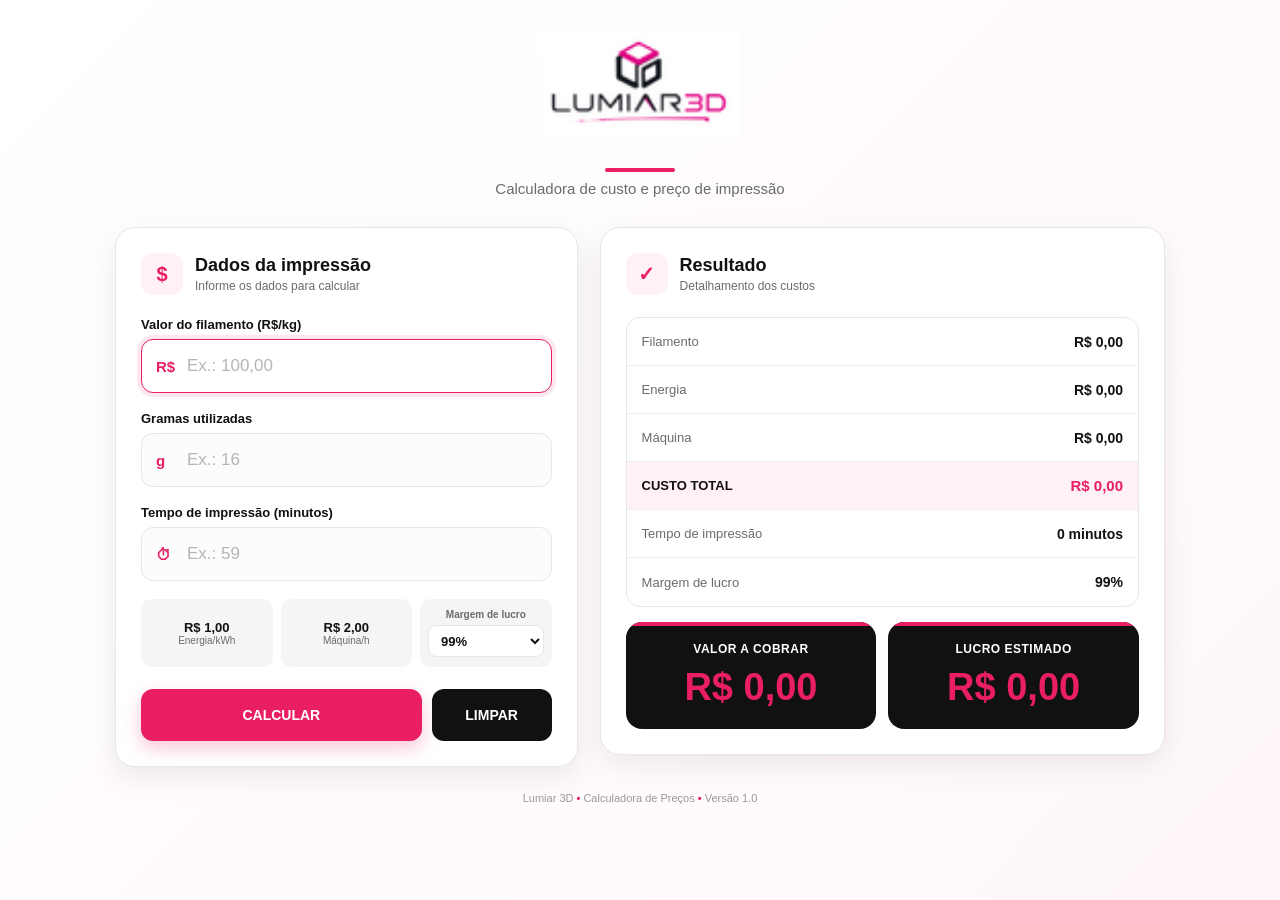
==== index.html @ 4be66afc "Primeiro commit: Adiciona index, css e js" ====
<!DOCTYPE html>
<html lang="pt-BR">

<head>

    <meta charset="UTF-8">

    <meta name="viewport" content="width=device-width, initial-scale=1.0">

    <title>Lumiar 3D - Calculadora</title>

    <link rel="stylesheet" href="css/style.css">

</head>

<body>

    <main class="container">

        <!-- CABEÇALHO -->

        <header class="header">

            <img src="imagens/logo.png" alt="Lumiar 3D" class="logo-imagem">

            <div class="linha-rosa"></div>

            <p>
                Calculadora de custo e preço de impressão
            </p>

        </header>


        <!-- ERRO -->

        <div
            id="mensagemErro"
            class="erro">
        </div>


        <!-- GRID -->

        <div class="grid-principal">


            <!-- DADOS DA IMPRESSÃO -->

            <section class="card">

                <div class="card-header">

                    <div class="icone">
                        $
                    </div>

                    <div>

                        <h2>
                            Dados da impressão
                        </h2>

                        <p>
                            Informe os dados para calcular
                        </p>

                    </div>

                </div>


                <!-- FILAMENTO -->

                <div class="campo">

                    <label for="filamento">
                        Valor do filamento (R$/kg)
                    </label>

                    <div class="input-wrapper">

                        <span class="input-prefix">
                            R$
                        </span>

                        <input
                            type="text"
                            id="filamento"
                            placeholder="Ex.: 100,00"
                            inputmode="decimal"
                            autocomplete="off"
                        >

                    </div>

                </div>


                <!-- GRAMAS -->

                <div class="campo">

                    <label for="gramas">
                        Gramas utilizadas
                    </label>

                    <div class="input-wrapper">

                        <span class="input-prefix">
                            g
                        </span>

                        <input
                            type="text"
                            id="gramas"
                            placeholder="Ex.: 16"
                            inputmode="decimal"
                            autocomplete="off"
                        >

                    </div>

                </div>


                <!-- TEMPO -->

                <div class="campo">

                    <label for="tempo">
                        Tempo de impressão (minutos)
                    </label>

                    <div class="input-wrapper">

                        <span class="input-prefix">
                            ⏱
                        </span>

                        <input
                            type="text"
                            id="tempo"
                            placeholder="Ex.: 59"
                            inputmode="numeric"
                            autocomplete="off"
                        >

                    </div>

                </div>


                <!-- CONFIGURAÇÕES -->

                <div class="configuracoes">


                    <div class="config">

                        <strong>
                            R$ 1,00
                        </strong>

                        <span>
                            Energia/kWh
                        </span>

                    </div>


                    <div class="config">

                        <strong>
                            R$ 2,00
                        </strong>

                        <span>
                            Máquina/h
                        </span>

                    </div>


                    <!-- MARGEM -->

                    <div class="config config-margem">

                        <label for="margemLucro">
                            Margem de lucro
                        </label>

                        <select id="margemLucro">

                            <option value="0.10">
                                10%
                            </option>

                            <option value="0.20">
                                20%
                            </option>

                            <option value="0.30">
                                30%
                            </option>

                            <option value="0.40">
                                40%
                            </option>

                            <option value="0.50">
                                50%
                            </option>

                            <option value="0.60">
                                60%
                            </option>

                            <option value="0.70">
                                70%
                            </option>

                            <option value="0.80">
                                80%
                            </option>

                            <option value="0.90">
                                90%
                            </option>

                            <option value="0.99" selected>
                                99%
                            </option>

                            <option value="1.00">
                                100%
                            </option>

                            <option value="1.20">
                                120%
                            </option>

                            <option value="1.50">
                                150%
                            </option>

                            <option value="2.00">
                                200%
                            </option>

                        </select>

                    </div>

                </div>


                <!-- BOTÕES -->

                <div class="botoes">

                    <button
                        class="btn-calcular"
                        onclick="calcular()">

                        CALCULAR

                    </button>

                    <button
                        class="btn-limpar"
                        onclick="limpar()">

                        LIMPAR

                    </button>

                </div>

            </section>


            <!-- RESULTADO -->

            <section class="card resultado-card">


                <div class="card-header">

                    <div class="icone">
                        ✓
                    </div>

                    <div>

                        <h2>
                            Resultado
                        </h2>

                        <p>
                            Detalhamento dos custos
                        </p>

                    </div>

                </div>


                <div class="resultado-linhas">


                    <div class="linha">

                        <span class="linha-nome">
                            Filamento
                        </span>

                        <span
                            class="linha-valor"
                            id="resultadoFilamento">

                            R$ 0,00

                        </span>

                    </div>


                    <div class="linha">

                        <span class="linha-nome">
                            Energia
                        </span>

                        <span
                            class="linha-valor"
                            id="resultadoEnergia">

                            R$ 0,00

                        </span>

                    </div>


                    <div class="linha">

                        <span class="linha-nome">
                            Máquina
                        </span>

                        <span
                            class="linha-valor"
                            id="resultadoMaquina">

                            R$ 0,00

                        </span>

                    </div>


                    <div class="linha linha-total">

                        <span class="linha-nome">
                            CUSTO TOTAL
                        </span>

                        <span
                            class="linha-valor"
                            id="resultadoTotal">

                            R$ 0,00

                        </span>

                    </div>


                    <div class="linha">

                        <span class="linha-nome">
                            Tempo de impressão
                        </span>

                        <span
                            class="linha-valor"
                            id="resultadoTempo">

                            0 minutos

                        </span>

                    </div>


                    <div class="linha">

                        <span class="linha-nome">
                            Margem de lucro
                        </span>

                        <span
                            class="linha-valor"
                            id="resultadoMargem">

                            99%

                        </span>

                    </div>

                </div>


                <!-- DESTAQUES -->

                <div class="destaques">


                    <div class="destaque">

                        <h3>
                            VALOR A COBRAR
                        </h3>

                        <div
                            class="valor-destaque"
                            id="valorCobrar">

                            R$ 0,00

                        </div>

                    </div>


                    <div class="destaque">

                        <h3>
                            LUCRO ESTIMADO
                        </h3>

                        <div
                            class="valor-destaque"
                            id="lucro">

                            R$ 0,00

                        </div>

                    </div>


                </div>


            </section>

        </div>


        <!-- RODAPÉ -->

        <footer>

            Lumiar 3D
            <strong>•</strong>
            Calculadora de Preços
            <strong>•</strong>
            Versão 1.0

        </footer>

    </main>


    <!-- JAVASCRIPT -->

    <script src="js/calculadora.js"></script>

</body>

</html>
---- css/style.css ----
/* =====================================================
   RESET
===================================================== */

* {
    margin: 0;
    padding: 0;
    box-sizing: border-box;
}

/* =====================================================
   VARIÁVEIS
===================================================== */

:root {
    --rosa: #e91e63;
    --rosa-escuro: #c2185b;
    --rosa-claro: #fff1f6;
    --preto: #111111;
    --preto-2: #1d1d1d;
    --branco: #ffffff;
    --cinza: #6b6b6b;
    --cinza-claro: #f5f5f5;
    --borda: #e7e7e7;
    --sombra: 0 10px 30px rgba(0, 0, 0, 0.08);
}

/* =====================================================
   BODY
===================================================== */

body {
    font-family: Inter, Arial, Helvetica, sans-serif;
    background: linear-gradient(135deg, #ffffff 0%, #fff7fa 100%);
    color: var(--preto);
    min-height: 100vh;
}

/* =====================================================
   CONTAINER
===================================================== */

.container {
    width: 100%;
    max-width: 1100px;
    margin: auto;
    padding: 30px 25px 40px;
}

/* =====================================================
   CABEÇALHO
===================================================== */

.header {
    text-align: center;
    margin-bottom: 30px;
}

/* NOVA CLASSE PARA A IMAGEM DA LOGO */
.logo-imagem {
    width: 200px; /* Tamanho da logo aumentado */
    max-width: 100%;
    height: auto;
    margin-bottom: 12px;
    
    /* Remova as barras (/* e */) da linha abaixo se quiser um efeito de sombra rosada na sua logo */
    /* filter: drop-shadow(0 8px 20px rgba(233, 30, 99, 0.15)); */
}

.header h1 {
    font-size: clamp(28px, 5vw, 42px);
    font-weight: 900;
    letter-spacing: -1px;
}

.header h1 span {
    color: var(--rosa);
}

.header p {
    color: var(--cinza);
    margin-top: 8px;
    font-size: 15px;
}

.linha-rosa {
    width: 70px;
    height: 4px;
    background: var(--rosa);
    border-radius: 20px;
    margin: 15px auto 0;
}

/* =====================================================
   GRID
===================================================== */

.grid-principal {
    display: grid;
    grid-template-columns: minmax(300px, 0.9fr) minmax(350px, 1.1fr);
    gap: 22px;
    align-items: start;
}

/* =====================================================
   CARD
===================================================== */

.card {
    background: var(--branco);
    border: 1px solid var(--borda);
    border-radius: 20px;
    box-shadow: var(--sombra);
    padding: 25px;
}

/* =====================================================
   CABEÇALHO CARD
===================================================== */

.card-header {
    display: flex;
    align-items: center;
    gap: 12px;
    margin-bottom: 22px;
}

.icone {
    width: 42px;
    height: 42px;
    border-radius: 12px;
    background: var(--rosa-claro);
    color: var(--rosa);
    display: flex;
    align-items: center;
    justify-content: center;
    font-size: 20px;
    font-weight: bold;
    flex-shrink: 0;
}

.card-header h2 {
    font-size: 18px;
}

.card-header p {
    color: var(--cinza);
    font-size: 12px;
    margin-top: 3px;
}

/* =====================================================
   CAMPOS
===================================================== */

.campo {
    margin-bottom: 18px;
}

.campo label {
    display: block;
    font-size: 13px;
    font-weight: 700;
    margin-bottom: 7px;
}

.input-wrapper {
    position: relative;
}

.input-prefix {
    position: absolute;
    left: 15px;
    top: 50%;
    transform: translateY(-50%);
    color: var(--rosa);
    font-weight: bold;
    font-size: 15px;
    pointer-events: none;
}

.campo input {
    width: 100%;
    height: 54px;
    border: 1px solid var(--borda);
    border-radius: 12px;
    padding: 0 15px 0 45px;
    font-size: 17px;
    color: var(--preto);
    background: #fcfcfc;
    outline: none;
    transition: 0.2s ease;
}

.campo input:focus {
    border-color: var(--rosa);
    background: var(--branco);
    box-shadow: 0 0 0 4px rgba(233, 30, 99, 0.10);
}

.campo input::placeholder {
    color: #b5b5b5;
}

/* =====================================================
   CONFIGURAÇÕES
===================================================== */

.configuracoes {
    display: grid;
    grid-template-columns: repeat(3, 1fr);
    gap: 8px;
    margin-top: 8px;
}

.config {
    background: var(--cinza-claro);
    border-radius: 10px;
    padding: 10px 8px;
    text-align: center;
    min-height: 64px;
    display: flex;
    flex-direction: column;
    align-items: center;
    justify-content: center;
}

.config strong {
    font-size: 13px;
}

.config span {
    font-size: 10px;
    color: var(--cinza);
}

/* =====================================================
   MARGEM
===================================================== */

.config-margem {
    gap: 5px;
}

.config-margem label {
    font-size: 10px;
    color: var(--cinza);
    font-weight: 600;
}

.config-margem select {
    width: 100%;
    height: 32px;
    border: 1px solid var(--borda);
    border-radius: 8px;
    padding: 0 8px;
    background: var(--branco);
    color: var(--preto);
    font-size: 13px;
    font-weight: 800;
    outline: none;
    cursor: pointer;
}

.config-margem select:focus {
    border-color: var(--rosa);
    box-shadow: 0 0 0 3px rgba(233, 30, 99, 0.10);
}

/* =====================================================
   BOTÕES
===================================================== */

.botoes {
    display: grid;
    grid-template-columns: 1fr 120px;
    gap: 10px;
    margin-top: 22px;
}

button {
    height: 52px;
    border: none;
    border-radius: 12px;
    font-size: 14px;
    font-weight: 800;
    cursor: pointer;
    transition: 0.2s ease;
}

.btn-calcular {
    background: var(--rosa);
    color: var(--branco);
    box-shadow: 0 7px 18px rgba(233, 30, 99, 0.25);
}

.btn-calcular:hover {
    background: var(--rosa-escuro);
    transform: translateY(-2px);
}

.btn-limpar {
    background: var(--preto);
    color: var(--branco);
}

.btn-limpar:hover {
    background: #333333;
    transform: translateY(-2px);
}

/* =====================================================
   ERRO
===================================================== */

.erro {
    display: none;
    background: #fff1f6;
    color: var(--rosa-escuro);
    border: 1px solid #f5bfd2;
    border-radius: 10px;
    padding: 12px;
    margin-bottom: 15px;
    font-size: 13px;
    font-weight: 600;
    text-align: center;
}

/* =====================================================
   RESULTADO
===================================================== */

.resultado-linhas {
    border: 1px solid var(--borda);
    border-radius: 14px;
    overflow: hidden;
}

.linha {
    display: flex;
    justify-content: space-between;
    align-items: center;
    min-height: 48px;
    padding: 10px 15px;
    border-bottom: 1px solid #eeeeee;
}

.linha:last-child {
    border-bottom: none;
}

.linha-nome {
    color: var(--cinza);
    font-size: 13px;
}

.linha-valor {
    color: var(--preto);
    font-size: 14px;
    font-weight: 800;
}

.linha-total {
    background: var(--rosa-claro);
}

.linha-total .linha-nome {
    color: var(--preto);
    font-weight: 800;
}

.linha-total .linha-valor {
    color: var(--rosa);
    font-size: 15px;
}

/* =====================================================
   DESTAQUES
===================================================== */

.destaques {
    display: grid;
    grid-template-columns: 1fr 1fr;
    gap: 12px;
    margin-top: 15px;
}

.destaque {
    background: var(--preto);
    border-radius: 16px;
    padding: 20px 12px;
    text-align: center;
    position: relative;
    overflow: hidden;
}

.destaque::before {
    content: "";
    position: absolute;
    top: 0;
    left: 0;
    right: 0;
    height: 4px;
    background: var(--rosa);
}

.destaque h3 {
    color: #ffffff;
    font-size: 12px;
    letter-spacing: 0.5px;
    margin-bottom: 10px;
}

.valor-destaque {
    color: var(--rosa);
    font-size: clamp(25px, 4vw, 38px);
    font-weight: 900;
    word-break: break-word;
}

/* =====================================================
   RODAPÉ
===================================================== */

footer {
    text-align: center;
    color: #999999;
    font-size: 11px;
    margin-top: 25px;
}

footer strong {
    color: var(--rosa);
}

/* =====================================================
   TABLET
===================================================== */

@media (max-width: 850px) {
    .grid-principal {
        grid-template-columns: 1fr;
    }
    .container {
        max-width: 650px;
    }
}

/* =====================================================
   CELULAR
===================================================== */

@media (max-width: 550px) {
    .container {
        padding: 20px 14px 30px;
    }

    .header {
        margin-bottom: 22px;
    }

    /* AJUSTE DO TAMANHO DA LOGO NO CELULAR */
    .logo-imagem {
        width: 180px; 
    }

    .card {
        padding: 18px;
        border-radius: 16px;
    }

    .configuracoes {
        grid-template-columns: 1fr;
    }

    .config {
        flex-direction: row;
        justify-content: space-between;
        align-items: center;
        padding: 10px 12px;
        min-height: 48px;
    }

    .config-margem {
        display: grid;
        grid-template-columns: 1fr 120px;
        gap: 10px;
    }

    .config-margem select {
        height: 36px;
    }

    .botoes {
        grid-template-columns: 1fr;
    }

    .destaques {
        grid-template-columns: 1fr;
    }

    .linha {
        padding: 10px 12px;
    }
}

/* =====================================================
   CELULAR PEQUENO
===================================================== */

@media (max-width: 350px) {
    .container {
        padding: 15px 10px 25px;
    }

    .card {
        padding: 15px;
    }

    .campo input {
        height: 50px;
        font-size: 16px;
    }

    .linha-nome,
    .linha-valor {
        font-size: 12px;
    }

    .config-margem {
        grid-template-columns: 1fr 100px;
    }
}
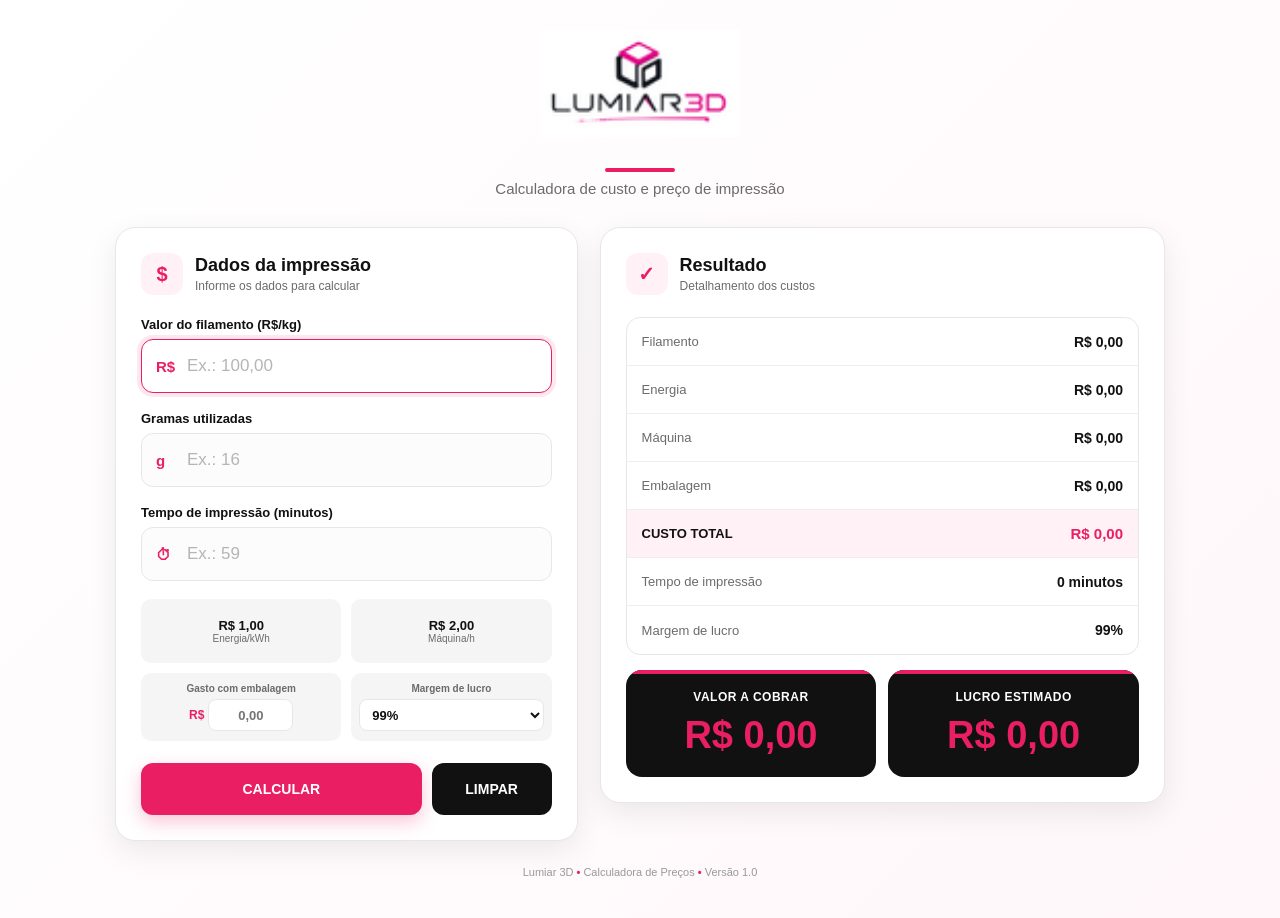
==== commit 67a64b43: "Inserindo o campo embalagens no projeto" ====
--- a/index.html
+++ b/index.html
@@ -11,6 +11,8 @@
 
     <link rel="stylesheet" href="css/style.css">
 
+    <link rel="icon" type="image/x-icon" href="logo.ico">
+
 </head>
 
 <body>
@@ -21,7 +23,11 @@
 
         <header class="header">
 
-            <img src="imagens/logo.png" alt="Lumiar 3D" class="logo-imagem">
+            <img
+                src="imagens/logo.png"
+                alt="Lumiar 3D"
+                class="logo-imagem"
+            >
 
             <div class="linha-rosa"></div>
 
@@ -156,6 +162,8 @@
                 <div class="configuracoes">
 
 
+                    <!-- ENERGIA -->
+
                     <div class="config">
 
                         <strong>
@@ -169,6 +177,8 @@
                     </div>
 
 
+                    <!-- MÁQUINA -->
+
                     <div class="config">
 
                         <strong>
@@ -182,6 +192,33 @@
                     </div>
 
 
+                    <!-- EMBALAGEM -->
+
+                    <div class="config config-embalagem">
+
+                        <label for="embalagem">
+                            Gasto com embalagem
+                        </label>
+
+                        <div class="input-embalagem">
+
+                            <span>
+                                R$
+                            </span>
+
+                            <input
+                                type="text"
+                                id="embalagem"
+                                placeholder="0,00"
+                                inputmode="decimal"
+                                autocomplete="off"
+                            >
+
+                        </div>
+
+                    </div>
+
+
                     <!-- MARGEM -->
 
                     <div class="config config-margem">
@@ -309,6 +346,8 @@
                 <div class="resultado-linhas">
 
 
+                    <!-- FILAMENTO -->
+
                     <div class="linha">
 
                         <span class="linha-nome">
@@ -326,6 +365,8 @@
                     </div>
 
 
+                    <!-- ENERGIA -->
+
                     <div class="linha">
 
                         <span class="linha-nome">
@@ -343,6 +384,8 @@
                     </div>
 
 
+                    <!-- MÁQUINA -->
+
                     <div class="linha">
 
                         <span class="linha-nome">
@@ -360,6 +403,27 @@
                     </div>
 
 
+                    <!-- EMBALAGEM -->
+
+                    <div class="linha">
+
+                        <span class="linha-nome">
+                            Embalagem
+                        </span>
+
+                        <span
+                            class="linha-valor"
+                            id="resultadoEmbalagem">
+
+                            R$ 0,00
+
+                        </span>
+
+                    </div>
+
+
+                    <!-- CUSTO TOTAL -->
+
                     <div class="linha linha-total">
 
                         <span class="linha-nome">
@@ -377,6 +441,8 @@
                     </div>
 
 
+                    <!-- TEMPO -->
+
                     <div class="linha">
 
                         <span class="linha-nome">
@@ -394,6 +460,8 @@
                     </div>
 
 
+                    <!-- MARGEM -->
+
                     <div class="linha">
 
                         <span class="linha-nome">
@@ -417,6 +485,8 @@
 
                 <div class="destaques">
 
+
+                    <!-- VALOR A COBRAR -->
 
                     <div class="destaque">
 
@@ -435,6 +505,8 @@
                     </div>
 
 
+                    <!-- LUCRO -->
+
                     <div class="destaque">
 
                         <h3>
@@ -465,9 +537,17 @@
         <footer>
 
             Lumiar 3D
-            <strong>•</strong>
+
+            <strong>
+                •
+            </strong>
+
             Calculadora de Preços
-            <strong>•</strong>
+
+            <strong>
+                •
+            </strong>
+
             Versão 1.0
 
         </footer>
--- a/css/style.css
+++ b/css/style.css
@@ -8,526 +8,1173 @@
     box-sizing: border-box;
 }
 
+
 /* =====================================================
    VARIÁVEIS
 ===================================================== */
 
 :root {
+
     --rosa: #e91e63;
+
     --rosa-escuro: #c2185b;
+
     --rosa-claro: #fff1f6;
+
     --preto: #111111;
+
     --preto-2: #1d1d1d;
+
     --branco: #ffffff;
+
     --cinza: #6b6b6b;
+
     --cinza-claro: #f5f5f5;
+
     --borda: #e7e7e7;
-    --sombra: 0 10px 30px rgba(0, 0, 0, 0.08);
-}
+
+    --sombra:
+        0 10px 30px rgba(0, 0, 0, 0.08);
+
+}
+
 
 /* =====================================================
    BODY
 ===================================================== */
 
 body {
-    font-family: Inter, Arial, Helvetica, sans-serif;
-    background: linear-gradient(135deg, #ffffff 0%, #fff7fa 100%);
+
+    font-family:
+        Inter,
+        Arial,
+        Helvetica,
+        sans-serif;
+
+    background:
+        linear-gradient(
+            135deg,
+            #ffffff 0%,
+            #fff7fa 100%
+        );
+
     color: var(--preto);
+
     min-height: 100vh;
-}
+
+}
+
 
 /* =====================================================
    CONTAINER
 ===================================================== */
 
 .container {
+
     width: 100%;
+
     max-width: 1100px;
+
     margin: auto;
-    padding: 30px 25px 40px;
-}
+
+    padding:
+        30px
+        25px
+        40px;
+
+}
+
 
 /* =====================================================
    CABEÇALHO
 ===================================================== */
 
 .header {
+
     text-align: center;
+
     margin-bottom: 30px;
-}
-
-/* NOVA CLASSE PARA A IMAGEM DA LOGO */
+
+}
+
+
+/* =====================================================
+   LOGO
+===================================================== */
+
 .logo-imagem {
-    width: 200px; /* Tamanho da logo aumentado */
+
+    width: 200px;
+
     max-width: 100%;
+
     height: auto;
+
     margin-bottom: 12px;
-    
-    /* Remova as barras (/* e */) da linha abaixo se quiser um efeito de sombra rosada na sua logo */
-    /* filter: drop-shadow(0 8px 20px rgba(233, 30, 99, 0.15)); */
-}
+
+}
+
+
+/* =====================================================
+   TÍTULO
+===================================================== */
 
 .header h1 {
-    font-size: clamp(28px, 5vw, 42px);
+
+    font-size:
+        clamp(
+            28px,
+            5vw,
+            42px
+        );
+
     font-weight: 900;
+
     letter-spacing: -1px;
-}
+
+}
+
 
 .header h1 span {
+
     color: var(--rosa);
-}
+
+}
+
+
+/* =====================================================
+   DESCRIÇÃO
+===================================================== */
 
 .header p {
+
     color: var(--cinza);
+
     margin-top: 8px;
+
     font-size: 15px;
-}
+
+}
+
+
+/* =====================================================
+   LINHA ROSA
+===================================================== */
 
 .linha-rosa {
+
     width: 70px;
+
     height: 4px;
-    background: var(--rosa);
+
+    background:
+        var(--rosa);
+
     border-radius: 20px;
-    margin: 15px auto 0;
-}
+
+    margin:
+        15px
+        auto
+        0;
+
+}
+
 
 /* =====================================================
    GRID
 ===================================================== */
 
 .grid-principal {
+
     display: grid;
-    grid-template-columns: minmax(300px, 0.9fr) minmax(350px, 1.1fr);
+
+    grid-template-columns:
+        minmax(300px, 0.9fr)
+        minmax(350px, 1.1fr);
+
     gap: 22px;
+
     align-items: start;
-}
+
+}
+
 
 /* =====================================================
    CARD
 ===================================================== */
 
 .card {
-    background: var(--branco);
-    border: 1px solid var(--borda);
+
+    background:
+        var(--branco);
+
+    border:
+        1px solid
+        var(--borda);
+
     border-radius: 20px;
-    box-shadow: var(--sombra);
+
+    box-shadow:
+        var(--sombra);
+
     padding: 25px;
-}
-
-/* =====================================================
-   CABEÇALHO CARD
+
+}
+
+
+/* =====================================================
+   CABEÇALHO DO CARD
 ===================================================== */
 
 .card-header {
+
     display: flex;
+
     align-items: center;
+
     gap: 12px;
+
     margin-bottom: 22px;
-}
+
+}
+
 
 .icone {
+
     width: 42px;
+
     height: 42px;
+
     border-radius: 12px;
-    background: var(--rosa-claro);
-    color: var(--rosa);
+
+    background:
+        var(--rosa-claro);
+
+    color:
+        var(--rosa);
+
     display: flex;
+
     align-items: center;
+
     justify-content: center;
+
     font-size: 20px;
+
     font-weight: bold;
+
     flex-shrink: 0;
-}
+
+}
+
 
 .card-header h2 {
+
     font-size: 18px;
-}
+
+}
+
 
 .card-header p {
-    color: var(--cinza);
+
+    color:
+        var(--cinza);
+
     font-size: 12px;
+
     margin-top: 3px;
-}
+
+}
+
 
 /* =====================================================
    CAMPOS
 ===================================================== */
 
 .campo {
+
     margin-bottom: 18px;
-}
+
+}
+
 
 .campo label {
+
     display: block;
+
     font-size: 13px;
+
     font-weight: 700;
+
     margin-bottom: 7px;
-}
+
+}
+
 
 .input-wrapper {
+
     position: relative;
-}
+
+}
+
 
 .input-prefix {
+
     position: absolute;
+
     left: 15px;
+
     top: 50%;
-    transform: translateY(-50%);
-    color: var(--rosa);
+
+    transform:
+        translateY(-50%);
+
+    color:
+        var(--rosa);
+
     font-weight: bold;
+
     font-size: 15px;
+
     pointer-events: none;
-}
+
+}
+
 
 .campo input {
+
     width: 100%;
+
     height: 54px;
-    border: 1px solid var(--borda);
+
+    border:
+        1px solid
+        var(--borda);
+
     border-radius: 12px;
-    padding: 0 15px 0 45px;
+
+    padding:
+        0
+        15px
+        0
+        45px;
+
     font-size: 17px;
-    color: var(--preto);
-    background: #fcfcfc;
+
+    color:
+        var(--preto);
+
+    background:
+        #fcfcfc;
+
     outline: none;
-    transition: 0.2s ease;
-}
+
+    transition:
+        0.2s ease;
+
+}
+
 
 .campo input:focus {
-    border-color: var(--rosa);
-    background: var(--branco);
-    box-shadow: 0 0 0 4px rgba(233, 30, 99, 0.10);
-}
+
+    border-color:
+        var(--rosa);
+
+    background:
+        var(--branco);
+
+    box-shadow:
+        0 0 0 4px
+        rgba(233, 30, 99, 0.10);
+
+}
+
 
 .campo input::placeholder {
-    color: #b5b5b5;
-}
+
+    color:
+        #b5b5b5;
+
+}
+
 
 /* =====================================================
    CONFIGURAÇÕES
 ===================================================== */
 
 .configuracoes {
+
     display: grid;
-    grid-template-columns: repeat(3, 1fr);
-    gap: 8px;
+
+    grid-template-columns:
+        repeat(2, 1fr);
+
+    gap: 10px;
+
     margin-top: 8px;
-}
+
+}
+
+
+/* =====================================================
+   CONFIGURAÇÃO
+===================================================== */
 
 .config {
-    background: var(--cinza-claro);
+
+    background:
+        var(--cinza-claro);
+
     border-radius: 10px;
-    padding: 10px 8px;
+
+    padding:
+        10px 8px;
+
     text-align: center;
+
     min-height: 64px;
+
     display: flex;
+
     flex-direction: column;
+
     align-items: center;
+
     justify-content: center;
-}
+
+}
+
 
 .config strong {
+
     font-size: 13px;
-}
+
+}
+
 
 .config span {
+
     font-size: 10px;
-    color: var(--cinza);
-}
+
+    color:
+        var(--cinza);
+
+}
+
+
+/* =====================================================
+   EMBALAGEM
+===================================================== */
+
+.config-embalagem {
+
+    gap: 5px;
+
+}
+
+
+.config-embalagem label {
+
+    font-size: 10px;
+
+    color:
+        var(--cinza);
+
+    font-weight: 600;
+
+}
+
+
+.input-embalagem {
+
+    display: flex;
+
+    align-items: center;
+
+    justify-content: center;
+
+    gap: 4px;
+
+    width: 100%;
+
+}
+
+
+.input-embalagem span {
+
+    color:
+        var(--rosa);
+
+    font-size: 12px;
+
+    font-weight: 800;
+
+}
+
+
+.input-embalagem input {
+
+    width: 85px;
+
+    height: 32px;
+
+    border:
+        1px solid
+        var(--borda);
+
+    border-radius: 8px;
+
+    padding:
+        0 7px;
+
+    background:
+        var(--branco);
+
+    color:
+        var(--preto);
+
+    font-size: 13px;
+
+    font-weight: 700;
+
+    text-align: center;
+
+    outline: none;
+
+}
+
+
+.input-embalagem input:focus {
+
+    border-color:
+        var(--rosa);
+
+    box-shadow:
+        0 0 0 3px
+        rgba(233, 30, 99, 0.10);
+
+}
+
 
 /* =====================================================
    MARGEM
 ===================================================== */
 
 .config-margem {
+
     gap: 5px;
-}
+
+}
+
 
 .config-margem label {
+
     font-size: 10px;
-    color: var(--cinza);
+
+    color:
+        var(--cinza);
+
     font-weight: 600;
-}
+
+}
+
 
 .config-margem select {
+
     width: 100%;
+
     height: 32px;
-    border: 1px solid var(--borda);
+
+    border:
+        1px solid
+        var(--borda);
+
     border-radius: 8px;
-    padding: 0 8px;
-    background: var(--branco);
-    color: var(--preto);
+
+    padding:
+        0 8px;
+
+    background:
+        var(--branco);
+
+    color:
+        var(--preto);
+
     font-size: 13px;
+
     font-weight: 800;
+
     outline: none;
+
     cursor: pointer;
-}
+
+}
+
 
 .config-margem select:focus {
-    border-color: var(--rosa);
-    box-shadow: 0 0 0 3px rgba(233, 30, 99, 0.10);
-}
+
+    border-color:
+        var(--rosa);
+
+    box-shadow:
+        0 0 0 3px
+        rgba(233, 30, 99, 0.10);
+
+}
+
 
 /* =====================================================
    BOTÕES
 ===================================================== */
 
 .botoes {
+
     display: grid;
-    grid-template-columns: 1fr 120px;
+
+    grid-template-columns:
+        1fr
+        120px;
+
     gap: 10px;
+
     margin-top: 22px;
-}
+
+}
+
 
 button {
+
     height: 52px;
+
     border: none;
+
     border-radius: 12px;
+
     font-size: 14px;
+
     font-weight: 800;
+
     cursor: pointer;
-    transition: 0.2s ease;
-}
+
+    transition:
+        0.2s ease;
+
+}
+
 
 .btn-calcular {
-    background: var(--rosa);
-    color: var(--branco);
-    box-shadow: 0 7px 18px rgba(233, 30, 99, 0.25);
-}
+
+    background:
+        var(--rosa);
+
+    color:
+        var(--branco);
+
+    box-shadow:
+        0 7px 18px
+        rgba(233, 30, 99, 0.25);
+
+}
+
 
 .btn-calcular:hover {
-    background: var(--rosa-escuro);
-    transform: translateY(-2px);
-}
+
+    background:
+        var(--rosa-escuro);
+
+    transform:
+        translateY(-2px);
+
+}
+
 
 .btn-limpar {
-    background: var(--preto);
-    color: var(--branco);
-}
+
+    background:
+        var(--preto);
+
+    color:
+        var(--branco);
+
+}
+
 
 .btn-limpar:hover {
-    background: #333333;
-    transform: translateY(-2px);
-}
+
+    background:
+        #333333;
+
+    transform:
+        translateY(-2px);
+
+}
+
 
 /* =====================================================
    ERRO
 ===================================================== */
 
 .erro {
+
     display: none;
-    background: #fff1f6;
-    color: var(--rosa-escuro);
-    border: 1px solid #f5bfd2;
+
+    background:
+        #fff1f6;
+
+    color:
+        var(--rosa-escuro);
+
+    border:
+        1px solid
+        #f5bfd2;
+
     border-radius: 10px;
+
     padding: 12px;
+
     margin-bottom: 15px;
+
     font-size: 13px;
+
     font-weight: 600;
+
     text-align: center;
-}
+
+}
+
 
 /* =====================================================
    RESULTADO
 ===================================================== */
 
 .resultado-linhas {
-    border: 1px solid var(--borda);
+
+    border:
+        1px solid
+        var(--borda);
+
     border-radius: 14px;
+
     overflow: hidden;
-}
+
+}
+
 
 .linha {
+
     display: flex;
+
     justify-content: space-between;
+
     align-items: center;
+
     min-height: 48px;
-    padding: 10px 15px;
-    border-bottom: 1px solid #eeeeee;
-}
+
+    padding:
+        10px 15px;
+
+    border-bottom:
+        1px solid
+        #eeeeee;
+
+}
+
 
 .linha:last-child {
+
     border-bottom: none;
-}
+
+}
+
 
 .linha-nome {
-    color: var(--cinza);
+
+    color:
+        var(--cinza);
+
     font-size: 13px;
-}
+
+}
+
 
 .linha-valor {
-    color: var(--preto);
+
+    color:
+        var(--preto);
+
     font-size: 14px;
+
     font-weight: 800;
-}
+
+}
+
+
+/* =====================================================
+   CUSTO TOTAL
+===================================================== */
 
 .linha-total {
-    background: var(--rosa-claro);
-}
+
+    background:
+        var(--rosa-claro);
+
+}
+
 
 .linha-total .linha-nome {
-    color: var(--preto);
+
+    color:
+        var(--preto);
+
     font-weight: 800;
-}
+
+}
+
 
 .linha-total .linha-valor {
-    color: var(--rosa);
+
+    color:
+        var(--rosa);
+
     font-size: 15px;
-}
+
+}
+
 
 /* =====================================================
    DESTAQUES
 ===================================================== */
 
 .destaques {
+
     display: grid;
-    grid-template-columns: 1fr 1fr;
+
+    grid-template-columns:
+        1fr
+        1fr;
+
     gap: 12px;
+
     margin-top: 15px;
-}
+
+}
+
 
 .destaque {
-    background: var(--preto);
+
+    background:
+        var(--preto);
+
     border-radius: 16px;
-    padding: 20px 12px;
+
+    padding:
+        20px 12px;
+
     text-align: center;
+
     position: relative;
+
     overflow: hidden;
-}
+
+}
+
 
 .destaque::before {
+
     content: "";
+
     position: absolute;
+
     top: 0;
+
     left: 0;
+
     right: 0;
+
     height: 4px;
-    background: var(--rosa);
-}
+
+    background:
+        var(--rosa);
+
+}
+
 
 .destaque h3 {
-    color: #ffffff;
+
+    color:
+        #ffffff;
+
     font-size: 12px;
+
     letter-spacing: 0.5px;
+
     margin-bottom: 10px;
-}
+
+}
+
 
 .valor-destaque {
-    color: var(--rosa);
-    font-size: clamp(25px, 4vw, 38px);
+
+    color:
+        var(--rosa);
+
+    font-size:
+        clamp(
+            25px,
+            4vw,
+            38px
+        );
+
     font-weight: 900;
+
     word-break: break-word;
-}
+
+}
+
 
 /* =====================================================
    RODAPÉ
 ===================================================== */
 
 footer {
+
     text-align: center;
-    color: #999999;
+
+    color:
+        #999999;
+
     font-size: 11px;
+
     margin-top: 25px;
-}
+
+}
+
 
 footer strong {
-    color: var(--rosa);
-}
+
+    color:
+        var(--rosa);
+
+}
+
 
 /* =====================================================
    TABLET
 ===================================================== */
 
 @media (max-width: 850px) {
+
     .grid-principal {
-        grid-template-columns: 1fr;
-    }
+
+        grid-template-columns:
+            1fr;
+
+    }
+
     .container {
-        max-width: 650px;
-    }
-}
+
+        max-width:
+            650px;
+
+    }
+
+}
+
 
 /* =====================================================
    CELULAR
 ===================================================== */
 
 @media (max-width: 550px) {
+
     .container {
-        padding: 20px 14px 30px;
-    }
+
+        padding:
+            20px
+            14px
+            30px;
+
+    }
+
 
     .header {
+
         margin-bottom: 22px;
-    }
-
-    /* AJUSTE DO TAMANHO DA LOGO NO CELULAR */
+
+    }
+
+
     .logo-imagem {
-        width: 180px; 
-    }
+
+        width: 180px;
+
+    }
+
 
     .card {
+
         padding: 18px;
+
         border-radius: 16px;
-    }
+
+    }
+
 
     .configuracoes {
-        grid-template-columns: 1fr;
-    }
+
+        grid-template-columns:
+            1fr;
+
+    }
+
 
     .config {
+
         flex-direction: row;
-        justify-content: space-between;
+
+        justify-content:
+            space-between;
+
         align-items: center;
-        padding: 10px 12px;
+
+        padding:
+            10px 12px;
+
         min-height: 48px;
-    }
+
+    }
+
+
+    /* EMBALAGEM NO CELULAR */
+
+    .config-embalagem {
+
+        display: grid;
+
+        grid-template-columns:
+            1fr
+            120px;
+
+        gap: 10px;
+
+    }
+
+
+    .config-embalagem label {
+
+        text-align: left;
+
+    }
+
+
+    .input-embalagem {
+
+        justify-content:
+            flex-end;
+
+    }
+
 
     .config-margem {
+
         display: grid;
-        grid-template-columns: 1fr 120px;
+
+        grid-template-columns:
+            1fr
+            120px;
+
         gap: 10px;
-    }
+
+    }
+
+
+    .config-margem label {
+
+        text-align: left;
+
+    }
+
 
     .config-margem select {
+
         height: 36px;
-    }
+
+    }
+
 
     .botoes {
-        grid-template-columns: 1fr;
-    }
+
+        grid-template-columns:
+            1fr;
+
+    }
+
 
     .destaques {
-        grid-template-columns: 1fr;
-    }
+
+        grid-template-columns:
+            1fr;
+
+    }
+
 
     .linha {
-        padding: 10px 12px;
-    }
-}
+
+        padding:
+            10px 12px;
+
+    }
+
+}
+
 
 /* =====================================================
    CELULAR PEQUENO
 ===================================================== */
 
 @media (max-width: 350px) {
+
     .container {
-        padding: 15px 10px 25px;
-    }
+
+        padding:
+            15px
+            10px
+            25px;
+
+    }
+
 
     .card {
+
         padding: 15px;
-    }
+
+    }
+
 
     .campo input {
+
         height: 50px;
+
         font-size: 16px;
-    }
+
+    }
+
 
     .linha-nome,
     .linha-valor {
+
         font-size: 12px;
-    }
-
-    .config-margem {
-        grid-template-columns: 1fr 100px;
-    }
+
+    }
+
+
+    .config-margem,
+    .config-embalagem {
+
+        grid-template-columns:
+            1fr
+            100px;
+
+    }
+
 }
